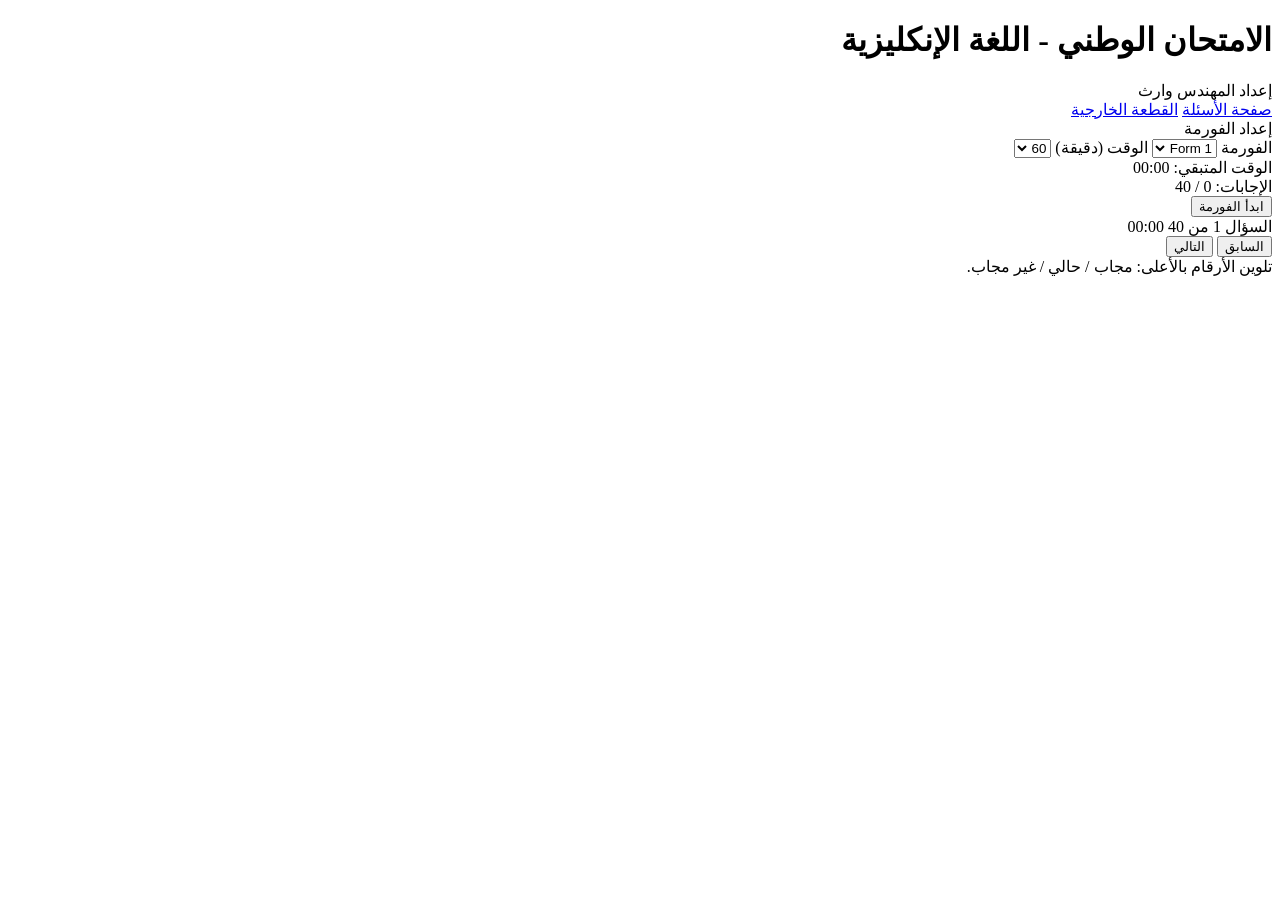
==== index.html @ 617b6702 "Add files via upload" ====
<!doctype html>
<html lang="ar" dir="rtl">
<head>
  <meta charset="UTF-8" />
  <meta name="viewport" content="width=device-width, initial-scale=1.0" />
  <title>صفحة الأسئلة | الكفاءة الإنكليزي</title>
  <link rel="stylesheet" href="style.css" />
</head>
<body>
  <div class="header">
    <h1>الامتحان الوطني - اللغة الإنكليزية</h1>
    <div class="badge">إعداد المهندس وارث</div>
    <div class="nav">
      <a href="bank.html">صفحة الأسئلة</a>
      <a href="reading.html">القطعة الخارجية</a>
    </div>
  </div>

  <div class="container">
    <div class="panel">
      <div class="section-title">إعداد الفورمة</div>
      <div class="controls">
        <label>الفورمة
          <select id="formTemplate">
            <option value="1">Form 1</option>
            <option value="2">Form 2</option>
            <option value="3">Form 3</option>
            <option value="4">Form 4</option>
            <option value="5">Form 5</option>
            <option value="6">Form 6</option>
          </select>
        </label>
        <label>الوقت (دقيقة)
          <select id="quizMinutes">
            <option value="45">45</option>
            <option value="60" selected>60</option>
            <option value="75">75</option>
          </select>
        </label>
      </div>

      <div class="timer-wrap">
        <div id="timerChip" class="timer-chip">الوقت المتبقي: 00:00</div>
        <div id="progressChip" class="timer-chip">الإجابات: 0 / 40</div>
      </div>
      <div class="cta">
        <button class="btn" id="startQuiz">ابدأ الفورمة</button>
      </div>
    </div>

    <div class="progress-container">
      <div class="progress-row">
        <span id="progressText">السؤال 1 من 40</span>
        <span class="timer-big" id="timerDisplay">00:00</span>
      </div>
      <div class="progress-bg"><div id="progressBar" class="progress-fill"></div></div>
      <div id="navDots" class="nav-dots"></div>
    </div>

    <div id="questionStage"></div>

    <div class="panel">
      <div class="cta">
        <button class="btn alt" id="prevBtn">السابق</button>
        <button class="btn" id="nextBtn">التالي</button>
        <button class="btn alt" id="finishBtn" style="display:none">إنهاء وتسليم</button>
      </div>
    </div>

    <div id="quizResult"></div>
    <div id="quizReport"></div>
  </div>

  <footer>تلوين الأرقام بالأعلى: مجاب / حالي / غير مجاب.</footer>

  <script src="data.js"></script>
  <script src="translations.js"></script>
  <script src="bank.js"></script>
</body>
</html>
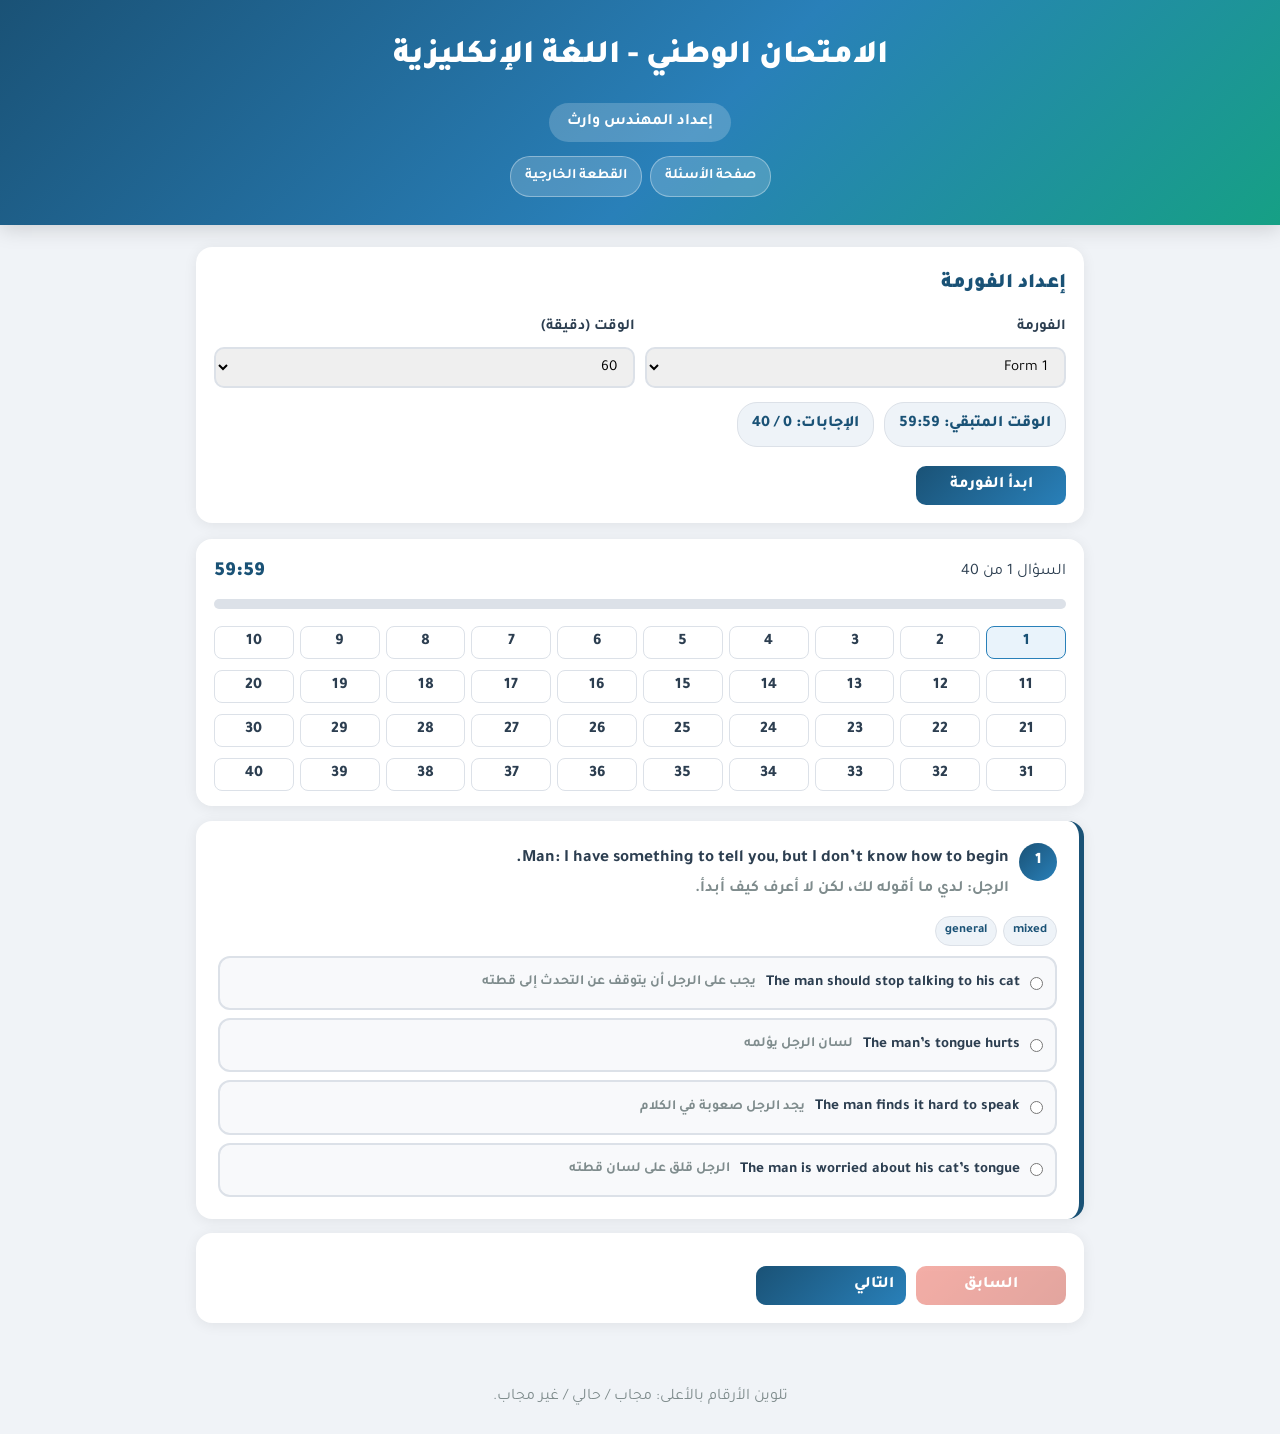
==== commit 9d90eff9: "Add files via upload" ====
--- a/index.html
+++ b/index.html
@@ -11,7 +11,7 @@
     <h1>الامتحان الوطني - اللغة الإنكليزية</h1>
     <div class="badge">إعداد المهندس وارث</div>
     <div class="nav">
-      <a href="bank.html">صفحة الأسئلة</a>
+      <a href="index.html">صفحة الأسئلة</a>
       <a href="reading.html">القطعة الخارجية</a>
     </div>
   </div>
--- a/style.css
+++ b/style.css
@@ -0,0 +1,167 @@
+@import url('https://fonts.googleapis.com/css2?family=Tajawal:wght@300;400;500;700;800;900&display=swap');
+
+:root{
+  --primary:#1a5276;
+  --primary-light:#2980b9;
+  --accent:#e74c3c;
+  --success:#27ae60;
+  --warning:#f39c12;
+  --bg:#f0f3f7;
+  --card:#fff;
+  --text:#2c3e50;
+  --text-light:#7f8c8d;
+  --border:#dce1e8;
+  --teal:#16a085;
+  --purple:#8e44ad;
+}
+
+*{margin:0;padding:0;box-sizing:border-box}
+body{
+  font-family:'Tajawal',sans-serif;
+  background:var(--bg);
+  color:var(--text);
+  line-height:1.85;
+}
+a{text-decoration:none;color:inherit}
+.container{max-width:920px;margin:0 auto;padding:22px 16px}
+
+.header{
+  background:linear-gradient(135deg,var(--primary) 0%,var(--primary-light) 55%,var(--teal) 100%);
+  color:#fff;padding:28px 16px;text-align:center;box-shadow:0 4px 20px rgba(0,0,0,.15)
+}
+.header h1{font-size:2.05em;font-weight:900;margin-bottom:4px}
+.header p{opacity:.92}
+.header .badge{
+  display:inline-block;background:rgba(255,255,255,.2);padding:5px 18px;border-radius:20px;margin-top:10px;font-weight:700
+}
+.header .nav{
+  display:flex;justify-content:center;gap:8px;flex-wrap:wrap;margin-top:14px
+}
+.header .nav a{
+  background:rgba(255,255,255,.18);border:1px solid rgba(255,255,255,.35);
+  padding:6px 14px;border-radius:20px;font-size:.9em;font-weight:700;transition:.3s
+}
+.header .nav a:hover{background:rgba(255,255,255,.32)}
+
+.model-selection{text-align:center;padding:18px 0}
+.model-selection h2{font-size:1.7em;color:var(--primary);margin-bottom:5px}
+.model-selection p{color:var(--text-light)}
+.model-grid{
+  display:grid;grid-template-columns:repeat(auto-fit,minmax(190px,1fr));gap:14px;margin-top:18px
+}
+.model-card{
+  background:var(--card);border-radius:16px;padding:20px 14px;box-shadow:0 3px 16px rgba(0,0,0,.08);
+  border:2px solid transparent;cursor:pointer;transition:.25s
+}
+.model-card:hover,.model-card.active{
+  transform:translateY(-4px);border-color:var(--primary-light);box-shadow:0 7px 24px rgba(0,0,0,.12)
+}
+.model-num{font-size:1.25em;font-weight:900;color:var(--primary)}
+.model-meta{font-size:.92em;color:var(--text-light);margin-top:3px}
+
+.panel{
+  background:var(--card);border-radius:16px;padding:18px;box-shadow:0 2px 14px rgba(0,0,0,.07);margin-bottom:16px
+}
+.section-title{font-size:1.3em;color:var(--primary);font-weight:900;margin-bottom:10px}
+.controls{display:grid;grid-template-columns:repeat(auto-fit,minmax(150px,1fr));gap:10px}
+label{font-weight:700;color:var(--text);font-size:.95em}
+input,select,button{
+  width:100%;margin-top:5px;padding:10px 12px;border-radius:10px;border:2px solid var(--border);
+  font-family:'Tajawal',sans-serif;font-size:1em
+}
+button{cursor:pointer;border:none}
+.btn{
+  background:linear-gradient(135deg,var(--primary),var(--primary-light));color:#fff;font-weight:800
+}
+.btn.alt{background:linear-gradient(135deg,var(--accent),#c0392b)}
+.btn:hover{filter:brightness(1.04)}
+
+.timer-wrap{display:flex;gap:10px;flex-wrap:wrap;margin:14px 0}
+.timer-chip{
+  background:#eef3f8;border:1px solid var(--border);color:var(--primary);
+  padding:7px 14px;border-radius:20px;font-weight:800
+}
+.timer-chip.alert{background:#fde8e8;color:var(--accent);border-color:#f5b7b1}
+
+.progress-container{
+  background:var(--card);border-radius:16px;padding:15px 18px;margin-bottom:15px;
+  box-shadow:0 2px 14px rgba(0,0,0,.07);position:sticky;top:0;z-index:40
+}
+.progress-row{display:flex;justify-content:space-between;align-items:center;gap:8px;margin-bottom:8px}
+.progress-row .timer-big{font-size:1.25em;color:var(--primary);font-weight:900}
+.progress-bg{height:10px;background:var(--border);border-radius:10px;overflow:hidden}
+.progress-fill{height:100%;width:0;background:linear-gradient(90deg,var(--primary),var(--primary-light));transition:.3s}
+.nav-dots{
+  margin-top:12px;display:grid;grid-template-columns:repeat(10,minmax(0,1fr));gap:6px
+}
+.nav-dot{
+  border:1px solid var(--border);background:#fff;color:var(--text);border-radius:8px;
+  font-weight:800;padding:6px 4px;cursor:pointer
+}
+.nav-dot.current{border-color:var(--primary-light);background:#e9f3fb;color:var(--primary)}
+.nav-dot.answered{background:#e8f8ef;border-color:#8fd4ab;color:#1f8b51}
+
+.cta{display:flex;gap:10px;flex-wrap:wrap;margin-top:10px}
+.cta .btn{width:auto;min-width:150px}
+.btn:disabled{opacity:.45;cursor:not-allowed}
+
+.qcard{
+  background:var(--card);border-radius:16px;padding:22px;margin-bottom:14px;
+  box-shadow:0 2px 14px rgba(0,0,0,.07);border-right:5px solid var(--primary)
+}
+.qhead{display:flex;align-items:flex-start;gap:10px;margin-bottom:12px}
+.qnum{
+  width:38px;height:38px;border-radius:50%;display:flex;align-items:center;justify-content:center;
+  background:linear-gradient(135deg,var(--primary),var(--primary-light));color:#fff;font-weight:900;flex-shrink:0
+}
+.qtext{font-weight:700;font-size:1.08em}
+.qmeta{display:flex;gap:6px;flex-wrap:wrap;margin-bottom:10px}
+.tag{
+  background:#eef3f8;border:1px solid var(--border);border-radius:16px;padding:2px 9px;font-size:.8em;color:var(--primary);font-weight:700
+}
+.ops{list-style:none;display:flex;flex-direction:column;gap:8px}
+.ops label{
+  display:flex;gap:10px;align-items:center;padding:11px 12px;border:2px solid var(--border);border-radius:12px;
+  background:#f8f9fb;cursor:pointer;transition:.2s;font-weight:600
+}
+.ops label:hover{border-color:var(--primary-light);background:#edf3f9}
+.ops input{width:auto;margin:0}
+.out{
+  margin-top:10px;padding:10px 12px;border-radius:10px;background:#fff8e1;border-right:4px solid var(--warning)
+}
+
+.score{
+  background:var(--card);border-radius:18px;padding:26px;text-align:center;box-shadow:0 3px 18px rgba(0,0,0,.08);margin-bottom:14px
+}
+.score .main{font-size:2.2em;font-weight:900;color:var(--primary)}
+.score .sub{font-size:1.1em;color:var(--text-light)}
+.stats{display:flex;justify-content:center;gap:12px;flex-wrap:wrap;margin-top:12px}
+.stat{
+  min-width:120px;background:#f8f9fb;border-radius:10px;padding:10px
+}
+.stat .n{font-size:1.6em;font-weight:900}
+.ok{color:var(--success)} .danger{color:var(--accent)}
+
+.report{
+  background:var(--card);border-radius:16px;padding:16px;box-shadow:0 2px 14px rgba(0,0,0,.06)
+}
+.report h3{color:var(--accent);margin-bottom:10px}
+.report-item{
+  border-right:4px solid var(--accent);background:#fff;box-shadow:0 1px 10px rgba(0,0,0,.05);
+  border-radius:10px;padding:12px;margin-bottom:10px
+}
+.report-item .q{font-weight:800;margin-bottom:6px}
+.muted{color:var(--text-light);font-size:.92em}
+
+.passage{
+  background:var(--card);border-radius:16px;padding:18px;margin-bottom:12px;box-shadow:0 2px 14px rgba(0,0,0,.06);border-right:4px solid var(--teal)
+}
+
+footer{text-align:center;padding:22px;color:var(--text-light)}
+
+@media(max-width:650px){
+  .header h1{font-size:1.55em}
+  .qcard{padding:16px}
+  .nav-dots{grid-template-columns:repeat(5,minmax(0,1fr))}
+  .cta .btn{width:100%}
+}
